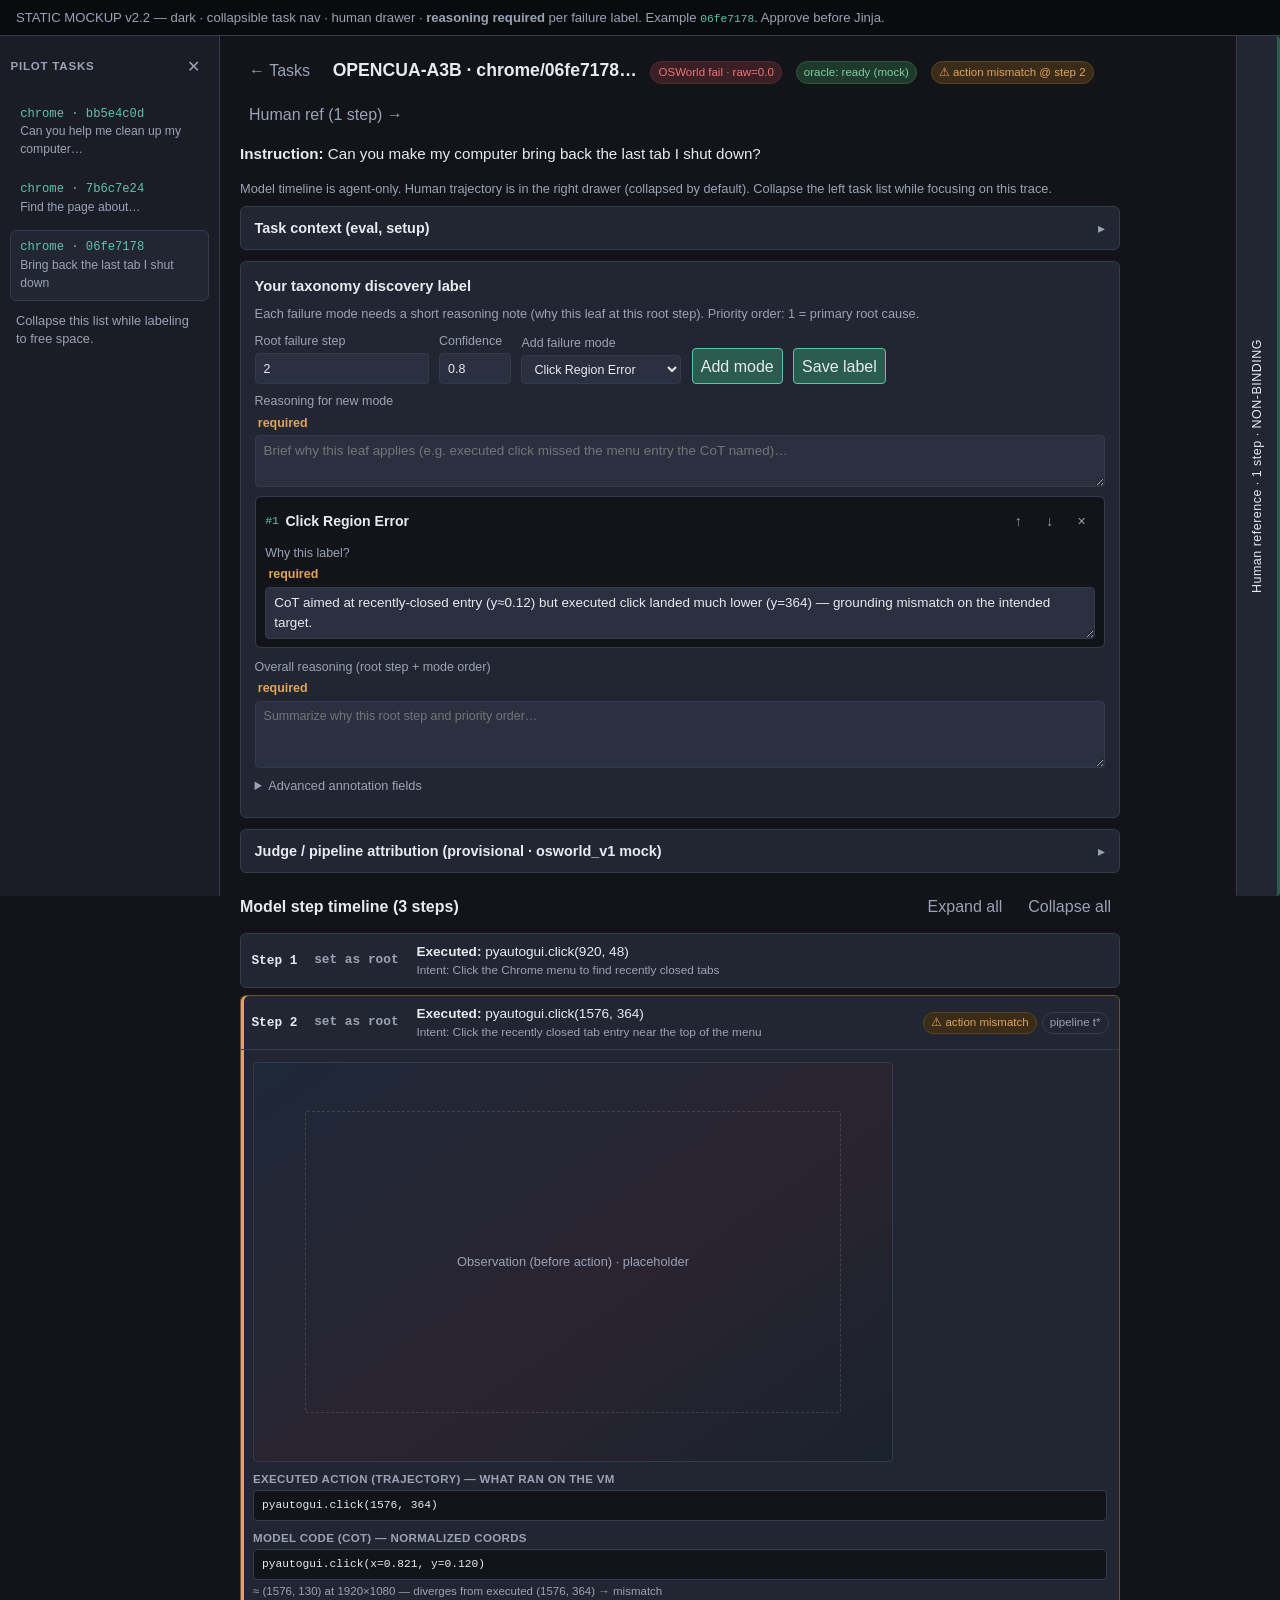
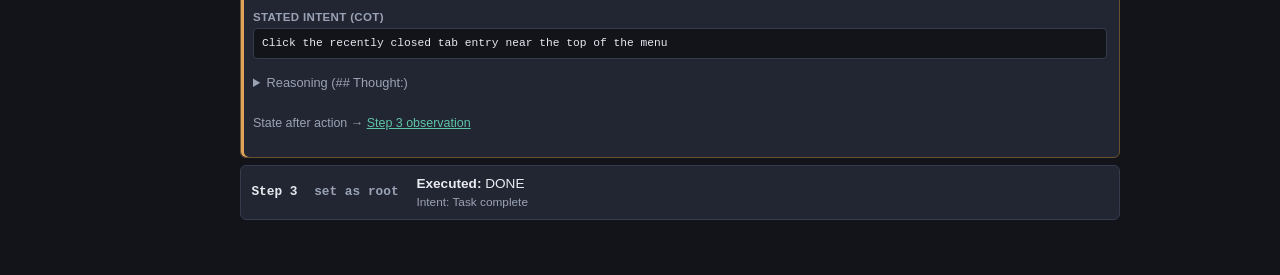
==== errorAnalysis/docs/mockups/trace_review_episode_v2.html @ 4829e57c "Add OSWorld context vendoring, enriched judge wiring, and approved review mockups. Pin pilot task/hu" ====
<!DOCTYPE html>
<html lang="en">
<head>
  <meta charset="utf-8">
  <meta name="viewport" content="width=device-width, initial-scale=1">
  <title>Mockup · Episode · 06fe7178 (dark · decoupled human ref)</title>
  <style>
    :root {
      --bg: #12141a;
      --bg-elev: #1a1d26;
      --surface: #222632;
      --surface-2: #2a3040;
      --ink: #e8eaef;
      --muted: #9aa3b5;
      --line: #343b4d;
      --accent: #5ec4a8;
      --accent-dim: #2a5c4f;
      --warn: #e0a35a;
      --warn-bg: #3a2c18;
      --fail: #f07178;
      --fail-bg: #3a1f24;
      --ok: #7dcea0;
      --ok-bg: #1e3a2c;
      --sidebar-w: 220px;
      --tasks-collapsed: 44px;
      --human-collapsed: 44px;
      --human-expanded: 340px;
      --radius: 6px;
      --font: "IBM Plex Sans", "Source Sans 3", "Segoe UI", sans-serif;
      --mono: "IBM Plex Mono", "SF Mono", ui-monospace, monospace;
    }
    * { box-sizing: border-box; }
    body {
      margin: 0;
      font-family: var(--font);
      color: var(--ink);
      background: var(--bg);
      line-height: 1.45;
    }
    a { color: var(--accent); }
    code, pre { font-family: var(--mono); font-size: 0.86em; }
    button, input, select, textarea {
      font: inherit;
      color: var(--ink);
      background: var(--surface-2);
      border: 1px solid var(--line);
      border-radius: 4px;
      padding: 0.35rem 0.5rem;
    }
    button { cursor: pointer; }
    button.primary {
      background: var(--accent-dim);
      border-color: var(--accent);
      color: var(--ink);
    }
    button.ghost {
      background: transparent;
      border-color: transparent;
      color: var(--muted);
    }
    button.ghost:hover { color: var(--ink); background: var(--surface-2); }

    .mock-banner {
      background: #0a0b0f;
      color: var(--muted);
      padding: 0.5rem 1rem;
      font-size: 0.82rem;
      border-bottom: 1px solid var(--line);
    }
    .mock-banner code { color: var(--accent); }

    .layout {
      display: grid;
      grid-template-columns: var(--sidebar-w) minmax(0, 1fr) var(--human-collapsed);
      min-height: calc(100vh - 40px);
      transition: grid-template-columns 0.2s ease;
    }
    .layout.tasks-collapsed {
      grid-template-columns: var(--tasks-collapsed) minmax(0, 1fr) var(--human-collapsed);
    }
    .layout.human-open {
      grid-template-columns: var(--sidebar-w) minmax(0, 1fr) var(--human-expanded);
    }
    .layout.tasks-collapsed.human-open {
      grid-template-columns: var(--tasks-collapsed) minmax(0, 1fr) var(--human-expanded);
    }

    /* Left: task nav (collapsible; open by default) */
    .task-nav {
      background: var(--bg-elev);
      border-right: 1px solid var(--line);
      position: sticky;
      top: 0;
      height: calc(100vh - 40px);
      overflow: hidden;
      display: flex;
      flex-direction: column;
    }
    .tasks-toggle {
      writing-mode: vertical-rl;
      border: none;
      background: var(--surface);
      color: var(--ink);
      padding: 0.85rem 0.35rem;
      font-size: 0.78rem;
      letter-spacing: 0.04em;
      cursor: pointer;
      width: 100%;
      height: 100%;
      text-align: center;
      border-right: 3px solid var(--accent-dim);
      display: none;
    }
    .layout.tasks-collapsed .tasks-toggle { display: block; }
    .layout.tasks-collapsed .task-nav-panel { display: none; }
    .task-nav-panel {
      display: flex;
      flex-direction: column;
      height: 100%;
      min-width: 0;
      overflow: auto;
      padding: 0.75rem 0.65rem 1rem;
    }
    .task-nav-head {
      display: flex;
      align-items: center;
      gap: 0.35rem;
      margin-bottom: 0.75rem;
    }
    .task-nav-head h2 {
      margin: 0;
      flex: 1;
      font-size: 0.72rem;
      letter-spacing: 0.07em;
      text-transform: uppercase;
      color: var(--muted);
    }
    .side-task {
      display: block;
      padding: 0.5rem 0.55rem;
      border-radius: var(--radius);
      text-decoration: none;
      color: inherit;
      margin-bottom: 0.3rem;
      border: 1px solid transparent;
    }
    .side-task:hover { background: var(--surface); }
    .side-task.active {
      background: var(--surface);
      border-color: var(--line);
    }
    .side-task .id { font-family: var(--mono); font-size: 0.76rem; color: var(--accent); }
    .side-task .prompt {
      font-size: 0.76rem;
      color: var(--muted);
      display: -webkit-box;
      -webkit-line-clamp: 2;
      -webkit-box-orient: vertical;
      overflow: hidden;
    }

    /* Center: model episode */
    .main {
      padding: 1rem 1.25rem 3rem;
      max-width: 920px;
      overflow: auto;
    }
    .header-row {
      display: flex;
      flex-wrap: wrap;
      gap: 0.5rem 0.85rem;
      align-items: baseline;
      margin: 0 0 0.65rem;
    }
    .header-row h1 {
      margin: 0;
      font-size: 1.1rem;
      font-weight: 600;
    }
    .badge {
      display: inline-flex;
      align-items: center;
      gap: 0.25rem;
      padding: 0.12rem 0.45rem;
      border-radius: 999px;
      font-size: 0.72rem;
      border: 1px solid var(--line);
      background: var(--surface);
      color: var(--muted);
    }
    .badge.fail { background: var(--fail-bg); color: var(--fail); border-color: #5a2a32; }
    .badge.warn { background: var(--warn-bg); color: var(--warn); border-color: #5a4520; }
    .badge.ok { background: var(--ok-bg); color: var(--ok); border-color: #2f5a42; }
    .instruction-line { margin: 0 0 0.9rem; font-size: 0.95rem; }
    .hint { font-size: 0.8rem; color: var(--muted); margin: 0 0 0.5rem; }

    details.panel {
      background: var(--surface);
      border: 1px solid var(--line);
      border-radius: var(--radius);
      margin-bottom: 0.7rem;
    }
    details.panel > summary {
      cursor: pointer;
      list-style: none;
      padding: 0.65rem 0.85rem;
      font-weight: 600;
      font-size: 0.9rem;
      display: flex;
      justify-content: space-between;
    }
    details.panel > summary::-webkit-details-marker { display: none; }
    details.panel > summary::after { content: "▸"; color: var(--muted); font-weight: 400; }
    details.panel[open] > summary::after { content: "▾"; }
    .panel-body { padding: 0 0.85rem 0.85rem; border-top: 1px solid var(--line); }
    .panel-body pre.bundle {
      white-space: pre-wrap;
      background: var(--bg);
      padding: 0.7rem;
      border-radius: var(--radius);
      overflow: auto;
      max-height: 260px;
      border: 1px solid var(--line);
      color: var(--ink);
    }

    .annot-core {
      background: var(--surface);
      border: 1px solid var(--line);
      border-radius: var(--radius);
      padding: 0.85rem;
      margin-bottom: 0.7rem;
    }
    .annot-core h2 { margin: 0 0 0.5rem; font-size: 0.92rem; }
    .form-row {
      display: flex;
      flex-wrap: wrap;
      gap: 0.65rem;
      margin-bottom: 0.5rem;
      align-items: end;
    }
    label.field {
      display: flex;
      flex-direction: column;
      gap: 0.2rem;
      font-size: 0.78rem;
      color: var(--muted);
    }
    label.field.grow { flex: 1 1 220px; min-width: 180px; }
    label.field.required span.req {
      color: var(--warn);
      font-weight: 600;
      margin-left: 0.2rem;
    }
    .mode-list {
      list-style: none;
      margin: 0.35rem 0 0.65rem;
      padding: 0;
      display: grid;
      gap: 0.45rem;
    }
    .mode-item {
      background: var(--bg);
      border: 1px solid var(--line);
      border-radius: var(--radius);
      padding: 0.5rem 0.6rem;
    }
    .mode-item-head {
      display: flex;
      align-items: center;
      gap: 0.4rem;
      font-size: 0.88rem;
      margin-bottom: 0.35rem;
    }
    .mode-item-head .rank {
      font-family: var(--mono);
      font-size: 0.72rem;
      color: var(--accent);
    }
    .mode-item-head .name { flex: 1; font-weight: 600; }
    .mode-reason {
      width: 100%;
      min-height: 2.6rem;
      resize: vertical;
      font-size: 0.84rem;
    }
    details.nested { margin-top: 0.4rem; }
    details.nested > summary {
      cursor: pointer;
      font-size: 0.8rem;
      color: var(--muted);
    }

    .timeline-tools {
      display: flex;
      gap: 0.5rem;
      margin: 1rem 0 0.5rem;
      align-items: center;
    }
    .timeline-tools h2 { margin: 0; font-size: 1rem; flex: 1; }

    details.step {
      background: var(--surface);
      border: 1px solid var(--line);
      border-radius: var(--radius);
      margin-bottom: 0.45rem;
    }
    details.step.t-star {
      border-color: #6a5230;
      box-shadow: inset 3px 0 0 var(--warn);
    }
    details.step > summary {
      cursor: pointer;
      list-style: none;
      padding: 0.5rem 0.65rem;
      display: grid;
      grid-template-columns: auto 1fr auto;
      gap: 0.55rem;
      align-items: center;
    }
    details.step > summary::-webkit-details-marker { display: none; }
    .step-num { font-family: var(--mono); font-size: 0.8rem; font-weight: 600; }
    .step-summary-main { min-width: 0; }
    .step-summary-main .line {
      white-space: nowrap;
      overflow: hidden;
      text-overflow: ellipsis;
      font-size: 0.85rem;
    }
    .step-summary-main .sub {
      font-size: 0.74rem;
      color: var(--muted);
      white-space: nowrap;
      overflow: hidden;
      text-overflow: ellipsis;
    }
    .step-chips { display: flex; gap: 0.3rem; flex-wrap: wrap; justify-content: flex-end; }
    .step-body {
      border-top: 1px solid var(--line);
      padding: 0.75rem;
      display: grid;
      gap: 0.55rem;
    }
    .shot {
      width: 100%;
      max-width: 640px;
      aspect-ratio: 16 / 10;
      border-radius: 4px;
      border: 1px solid var(--line);
      background: linear-gradient(145deg, #1e2838, #2a2430 55%, #1a222c);
      display: grid;
      place-items: center;
      color: var(--muted);
      font-size: 0.8rem;
      cursor: zoom-in;
      position: relative;
      overflow: hidden;
    }
    .shot::before {
      content: "";
      position: absolute;
      inset: 12% 8%;
      border: 1px dashed rgba(232, 234, 239, 0.15);
      border-radius: 2px;
    }
    .shot.human {
      background: linear-gradient(145deg, #243028, #2a2838 60%, #1e2430);
      max-width: none;
    }
    .label-block { font-size: 0.82rem; }
    .label-block strong {
      display: block;
      font-size: 0.72rem;
      color: var(--muted);
      margin-bottom: 0.15rem;
      text-transform: uppercase;
      letter-spacing: 0.03em;
    }
    .label-block pre {
      margin: 0;
      white-space: pre-wrap;
      background: var(--bg);
      border: 1px solid var(--line);
      border-radius: 4px;
      padding: 0.4rem 0.5rem;
    }
    .coord-note { font-size: 0.72rem; color: var(--muted); margin-top: 0.2rem; }
    .post-link { font-size: 0.78rem; color: var(--muted); }

    /* Right: human reference drawer (collapsed by default) */
    .human-drawer {
      background: var(--bg-elev);
      border-left: 1px solid var(--line);
      position: sticky;
      top: 0;
      height: calc(100vh - 40px);
      overflow: hidden;
      display: flex;
      flex-direction: column;
    }
    .human-toggle {
      writing-mode: vertical-rl;
      transform: rotate(180deg);
      border: none;
      background: var(--surface);
      color: var(--ink);
      padding: 0.85rem 0.35rem;
      font-size: 0.78rem;
      letter-spacing: 0.04em;
      cursor: pointer;
      width: 100%;
      height: 100%;
      text-align: center;
      border-left: 3px solid var(--accent-dim);
    }
    .layout.human-open .human-toggle { display: none; }
    .human-panel {
      display: none;
      flex-direction: column;
      height: 100%;
      min-width: 0;
    }
    .layout.human-open .human-panel { display: flex; }
    .human-panel-head {
      display: flex;
      align-items: flex-start;
      gap: 0.5rem;
      padding: 0.75rem 0.7rem;
      border-bottom: 1px solid var(--line);
    }
    .human-panel-head h2 {
      margin: 0;
      font-size: 0.85rem;
      flex: 1;
    }
    .human-panel-body {
      padding: 0.65rem;
      overflow: auto;
      flex: 1;
    }
    .human-note {
      font-size: 0.75rem;
      color: var(--muted);
      margin: 0 0 0.75rem;
      padding: 0.45rem 0.5rem;
      background: var(--surface);
      border-radius: var(--radius);
      border: 1px solid var(--line);
    }
    .human-step {
      background: var(--surface);
      border: 1px solid var(--line);
      border-radius: var(--radius);
      padding: 0.55rem;
      margin-bottom: 0.5rem;
    }
    .human-step .h-num {
      font-family: var(--mono);
      font-size: 0.72rem;
      color: var(--accent);
      margin-bottom: 0.35rem;
    }

    .lightbox {
      display: none;
      position: fixed;
      inset: 0;
      background: rgba(0, 0, 0, 0.88);
      z-index: 50;
      place-items: center;
      padding: 1.5rem;
    }
    .lightbox.open { display: grid; }
    .lightbox .frame {
      max-width: min(1100px, 96vw);
      width: 100%;
      aspect-ratio: 16 / 10;
      background: #1a1d26;
      border: 1px solid var(--line);
      border-radius: 8px;
      display: grid;
      place-items: center;
      color: var(--muted);
    }
    .lightbox .close {
      position: absolute;
      top: 1rem;
      right: 1rem;
      color: var(--ink);
      background: var(--surface);
      border: 1px solid var(--line);
    }

    @media (max-width: 960px) {
      .layout,
      .layout.human-open,
      .layout.tasks-collapsed,
      .layout.tasks-collapsed.human-open {
        grid-template-columns: 1fr;
      }
      .task-nav, .human-drawer {
        position: static;
        height: auto;
      }
      .tasks-toggle, .human-toggle {
        writing-mode: horizontal-tb;
        transform: none;
        height: auto;
        padding: 0.65rem;
      }
      .layout.tasks-collapsed .tasks-toggle { display: block; }
      .layout:not(.tasks-collapsed) .tasks-toggle { display: none; }
      .layout:not(.human-open) .human-panel { display: none; }
      .layout.human-open .human-toggle { display: none; }
    }
  </style>
</head>
<body>
  <div class="mock-banner">
    STATIC MOCKUP v2.2 — dark · collapsible task nav · human drawer ·
    <strong>reasoning required</strong> per failure label. Example <code>06fe7178</code>. Approve before Jinja.
  </div>

  <div class="layout" id="layout">
    <aside class="task-nav" aria-label="Task sidebar">
      <button type="button" class="tasks-toggle" id="tasks-toggle-collapsed" title="Open pilot task list">
        Pilot tasks · chrome/06fe7178
      </button>
      <div class="task-nav-panel">
        <div class="task-nav-head">
          <h2>Pilot tasks</h2>
          <button type="button" class="ghost" id="tasks-close" title="Collapse task list">✕</button>
        </div>
        <a class="side-task" href="trace_review_shell_v2.html">
          <div class="id">chrome · bb5e4c0d</div>
          <div class="prompt">Can you help me clean up my computer…</div>
        </a>
        <a class="side-task" href="trace_review_shell_v2.html">
          <div class="id">chrome · 7b6c7e24</div>
          <div class="prompt">Find the page about…</div>
        </a>
        <a class="side-task active" href="#">
          <div class="id">chrome · 06fe7178</div>
          <div class="prompt">Bring back the last tab I shut down</div>
        </a>
        <p class="hint" style="padding:0.35rem">Collapse this list while labeling to free space.</p>
      </div>
    </aside>

    <main class="main">
      <div class="header-row">
        <button type="button" class="ghost" id="open-tasks-btn" title="Open pilot task list">← Tasks</button>
        <h1>OPENCUA-A3B · chrome/06fe7178…</h1>
        <span class="badge fail">OSWorld fail · raw=0.0</span>
        <span class="badge ok">oracle: ready (mock)</span>
        <span class="badge warn">⚠ action mismatch @ step 2</span>
        <button type="button" class="ghost" id="open-human-btn" title="Open human reference">Human ref (1 step) →</button>
      </div>
      <p class="instruction-line">
        <strong>Instruction:</strong>
        Can you make my computer bring back the last tab I shut down?
      </p>
      <p class="hint">
        Model timeline is agent-only. Human trajectory is in the right drawer (collapsed by default).
        Collapse the left task list while focusing on this trace.
      </p>

      <details class="panel">
        <summary><span>Task context (eval, setup)</span><span></span></summary>
        <div class="panel-body">
          <pre class="bundle">OSWorld outcome: fail (result.txt=0.0)
Canonical instruction: Can you make my computer bring back the last tab I shut down?
Setup (summary):
- launch: google-chrome --remote-debugging-port=1337
- chrome_open_tabs: lonelyplanet, airbnb, tripadvisor
- chrome_close_tabs: tripadvisor
Success criteria: open tabs must include those three URLs
Evaluator function: is_expected_tabs
Getter: open_tabs_info → get_open_tabs_info

Human text actions are in the Human reference drawer (not duplicated here).</pre>
        </div>
      </details>

      <section class="annot-core">
        <h2>Your taxonomy discovery label</h2>
        <p class="hint">
          Each failure mode needs a short reasoning note (why this leaf at this root step).
          Priority order: 1 = primary root cause.
        </p>
        <div class="form-row">
          <label class="field">Root failure step
            <input type="number" value="2" min="1" id="root-step">
          </label>
          <label class="field">Confidence
            <input type="number" value="0.8" min="0" max="1" step="0.05">
          </label>
          <label class="field">Add failure mode
            <select id="add-mode-select">
              <option value="Click Region Error">Click Region Error</option>
              <option value="Location Hallucination">Location Hallucination</option>
              <option value="Reasoning Drift">Reasoning Drift</option>
              <option value="Goal Hallucination">Goal Hallucination</option>
            </select>
          </label>
          <button type="button" class="primary" id="add-mode-btn">Add mode</button>
          <button type="button" class="primary" id="btn-save">Save label</button>
        </div>
        <label class="field required grow" style="width:100%; margin-bottom:0.55rem">
          Reasoning for new mode <span class="req">required</span>
          <textarea id="new-mode-reason" class="mode-reason" rows="2"
            placeholder="Brief why this leaf applies (e.g. executed click missed the menu entry the CoT named)…"></textarea>
        </label>
        <ol class="mode-list" id="human-modes-list">
          <li class="mode-item">
            <div class="mode-item-head">
              <span class="rank">#1</span>
              <span class="name">Click Region Error</span>
              <button type="button" class="ghost">↑</button>
              <button type="button" class="ghost">↓</button>
              <button type="button" class="ghost">×</button>
            </div>
            <label class="field required" style="width:100%">
              Why this label? <span class="req">required</span>
              <textarea class="mode-reason" rows="2">CoT aimed at recently-closed entry (y≈0.12) but executed click landed much lower (y=364) — grounding mismatch on the intended target.</textarea>
            </label>
          </li>
        </ol>
        <label class="field required" style="width:100%; margin-bottom:0.55rem">
          Overall reasoning (root step + mode order) <span class="req">required</span>
          <textarea id="human-reasoning" rows="3"
            placeholder="Summarize why this root step and priority order…"></textarea>
        </label>
        <details class="nested">
          <summary>Advanced annotation fields</summary>
          <div class="form-row" style="margin-top:0.5rem">
            <label><input type="checkbox"> Propagated</label>
            <label><input type="checkbox"> Evaluator mismatch</label>
          </div>
          <label class="field" style="width:100%">Taxonomy friction
            <textarea rows="2" placeholder="Optional notes…"></textarea>
          </label>
        </details>
        <p class="hint" id="save-status" style="margin-top:0.5rem"></p>
      </section>

      <details class="panel">
        <summary><span>Judge / pipeline attribution (provisional · osworld_v1 mock)</span><span></span></summary>
        <div class="panel-body">
          <p><strong>Modes:</strong> Click Region Error · <strong>t*:</strong> 2 · <strong>confidence:</strong> 0.72</p>
          <p class="hint">Provisional reference only — not gold.</p>
          <pre class="bundle">Model proposed click near menu entry; executed click landed lower after coord conversion — grounding mismatch. Human used Ctrl+Shift+T (non-binding alternate path; do not overfit).</pre>
        </div>
      </details>

      <div class="timeline-tools">
        <h2>Model step timeline (3 steps)</h2>
        <button type="button" class="ghost" id="expand-all">Expand all</button>
        <button type="button" class="ghost" id="collapse-all">Collapse all</button>
      </div>

      <details class="step" id="step-1">
        <summary>
          <span class="step-num">Step 1 <button type="button" class="ghost set-root" data-step="1">set as root</button></span>
          <div class="step-summary-main">
            <div class="line"><strong>Executed:</strong> pyautogui.click(920, 48)</div>
            <div class="sub">Intent: Click the Chrome menu to find recently closed tabs</div>
          </div>
          <div class="step-chips"></div>
        </summary>
        <div class="step-body">
          <div class="shot" data-lightbox="Model obs · step 1 (before action)">Observation (before action) · placeholder</div>
          <div class="label-block">
            <strong>Executed action (trajectory) — what ran on the VM</strong>
            <pre>pyautogui.click(920, 48)</pre>
          </div>
          <div class="label-block">
            <strong>Model code (CoT) — normalized coords</strong>
            <pre>pyautogui.click(x=0.479, y=0.044)</pre>
            <div class="coord-note">≈ (920, 48) at 1920×1080 — within tolerance of executed</div>
          </div>
          <div class="label-block">
            <strong>Stated intent (CoT)</strong>
            <pre>Click the Chrome menu to find recently closed tabs</pre>
          </div>
          <details class="nested">
            <summary>Reasoning (## Thought:)</summary>
            <pre style="white-space:pre-wrap;font-size:0.8rem;background:var(--bg);border:1px solid var(--line);padding:0.5rem;border-radius:4px;">The user closed a tab. I should reopen it via the Chrome UI…</pre>
          </details>
          <p class="post-link">State after action → <a href="#step-2">Step 2 observation</a></p>
        </div>
      </details>

      <details class="step t-star" id="step-2" open>
        <summary>
          <span class="step-num">Step 2 <button type="button" class="ghost set-root" data-step="2">set as root</button></span>
          <div class="step-summary-main">
            <div class="line"><strong>Executed:</strong> pyautogui.click(1576, 364)</div>
            <div class="sub">Intent: Click the recently closed tab entry near the top of the menu</div>
          </div>
          <div class="step-chips">
            <span class="badge warn">⚠ action mismatch</span>
            <span class="badge">pipeline t*</span>
          </div>
        </summary>
        <div class="step-body">
          <div class="shot" data-lightbox="Model obs · step 2 (before action)">Observation (before action) · placeholder</div>
          <div class="label-block">
            <strong>Executed action (trajectory) — what ran on the VM</strong>
            <pre>pyautogui.click(1576, 364)</pre>
          </div>
          <div class="label-block">
            <strong>Model code (CoT) — normalized coords</strong>
            <pre>pyautogui.click(x=0.821, y=0.120)</pre>
            <div class="coord-note">≈ (1576, 130) at 1920×1080 — diverges from executed (1576, 364) → mismatch</div>
          </div>
          <div class="label-block">
            <strong>Stated intent (CoT)</strong>
            <pre>Click the recently closed tab entry near the top of the menu</pre>
          </div>
          <details class="nested">
            <summary>Reasoning (## Thought:)</summary>
            <pre style="white-space:pre-wrap;font-size:0.8rem;background:var(--bg);border:1px solid var(--line);padding:0.5rem;border-radius:4px;">I see a menu. I will click the Tripadvisor entry…</pre>
          </details>
          <p class="post-link">State after action → <a href="#step-3">Step 3 observation</a></p>
        </div>
      </details>

      <details class="step" id="step-3">
        <summary>
          <span class="step-num">Step 3 <button type="button" class="ghost set-root" data-step="3">set as root</button></span>
          <div class="step-summary-main">
            <div class="line"><strong>Executed:</strong> DONE</div>
            <div class="sub">Intent: Task complete</div>
          </div>
          <div class="step-chips"></div>
        </summary>
        <div class="step-body">
          <div class="shot" data-lightbox="Model obs · step 3 (before action)">Observation (before action) · placeholder</div>
          <div class="label-block">
            <strong>Executed action (trajectory)</strong>
            <pre>DONE</pre>
          </div>
          <div class="label-block">
            <strong>Model code (CoT)</strong>
            <pre># done</pre>
          </div>
        </div>
      </details>
    </main>

    <aside class="human-drawer" aria-label="Human reference trajectory">
      <button type="button" class="human-toggle" id="human-toggle-collapsed" title="Open human reference">
        Human reference · 1 step · NON-BINDING
      </button>
      <div class="human-panel">
        <div class="human-panel-head">
          <h2>Human reference<br><span style="font-weight:400;color:var(--muted);font-size:0.78rem">full trajectory · 1 step</span></h2>
          <button type="button" class="ghost" id="human-close" title="Collapse">✕</button>
        </div>
        <div class="human-panel-body">
          <p class="human-note">
            Viable path only — not required. Agent may take a longer/different path and still be correct.
            No alignment to model step indices. This example: human finishes in 1 step; model has 3.
          </p>
          <article class="human-step">
            <div class="h-num">h=1 · deterministic</div>
            <div class="shot human" data-lightbox="Human obs · h=1 (before action)">Human observation (before action) · placeholder</div>
            <div class="label-block" style="margin-top:0.45rem">
              <strong>Action text</strong>
              <pre>`HOTKEY` Ctrl+Shift+T</pre>
            </div>
          </article>
          <p class="hint" style="margin-top:0.75rem">
            Longer tasks (e.g. calc) may have 10–20+ human steps here while the model has a different count — still shown in full in this drawer only.
          </p>
        </div>
      </div>
    </aside>
  </div>

  <div class="lightbox" id="lightbox" role="dialog" aria-modal="true">
    <button type="button" class="close" id="lightbox-close">Esc / close</button>
    <div class="frame" id="lightbox-frame">Screenshot</div>
  </div>

  <script>
    const layout = document.getElementById("layout");
    function openHuman() { layout.classList.add("human-open"); }
    function closeHuman() { layout.classList.remove("human-open"); }
    function openTasks() { layout.classList.remove("tasks-collapsed"); }
    function closeTasks() { layout.classList.add("tasks-collapsed"); }
    document.getElementById("human-toggle-collapsed").addEventListener("click", openHuman);
    document.getElementById("open-human-btn").addEventListener("click", openHuman);
    document.getElementById("human-close").addEventListener("click", closeHuman);
    document.getElementById("tasks-toggle-collapsed").addEventListener("click", openTasks);
    document.getElementById("open-tasks-btn").addEventListener("click", openTasks);
    document.getElementById("tasks-close").addEventListener("click", closeTasks);

    document.querySelectorAll(".set-root").forEach((btn) => {
      btn.addEventListener("click", (e) => {
        e.preventDefault();
        e.stopPropagation();
        document.getElementById("root-step").value = btn.dataset.step;
      });
    });
    document.getElementById("expand-all").addEventListener("click", () => {
      document.querySelectorAll("details.step").forEach((d) => { d.open = true; });
    });
    document.getElementById("collapse-all").addEventListener("click", () => {
      document.querySelectorAll("details.step").forEach((d) => { d.open = false; });
    });

    function renumberModes() {
      document.querySelectorAll("#human-modes-list .mode-item").forEach((item, i) => {
        const rank = item.querySelector(".rank");
        if (rank) rank.textContent = `#${i + 1}`;
      });
    }

    document.getElementById("add-mode-btn").addEventListener("click", () => {
      const select = document.getElementById("add-mode-select");
      const reasonEl = document.getElementById("new-mode-reason");
      const reason = reasonEl.value.trim();
      const status = document.getElementById("save-status");
      if (!reason) {
        status.textContent = "Add a short reasoning note before adding a failure mode.";
        status.style.color = "var(--warn)";
        reasonEl.focus();
        return;
      }
      const li = document.createElement("li");
      li.className = "mode-item";
      li.innerHTML = `
        <div class="mode-item-head">
          <span class="rank">#?</span>
          <span class="name"></span>
          <button type="button" class="ghost move-up">↑</button>
          <button type="button" class="ghost move-down">↓</button>
          <button type="button" class="ghost remove">×</button>
        </div>
        <label class="field required" style="width:100%">
          Why this label? <span class="req">required</span>
          <textarea class="mode-reason" rows="2"></textarea>
        </label>`;
      li.querySelector(".name").textContent = select.value;
      li.querySelector("textarea").value = reason;
      document.getElementById("human-modes-list").appendChild(li);
      reasonEl.value = "";
      status.textContent = "";
      renumberModes();
    });

    document.getElementById("human-modes-list").addEventListener("click", (e) => {
      const btn = e.target.closest("button");
      if (!btn) return;
      const item = btn.closest(".mode-item");
      if (!item) return;
      if (btn.classList.contains("remove") || btn.textContent === "×") {
        item.remove();
        renumberModes();
      } else if (btn.classList.contains("move-up") || btn.textContent === "↑") {
        const prev = item.previousElementSibling;
        if (prev) item.parentNode.insertBefore(item, prev);
        renumberModes();
      } else if (btn.classList.contains("move-down") || btn.textContent === "↓") {
        const next = item.nextElementSibling;
        if (next) item.parentNode.insertBefore(next, item);
        renumberModes();
      }
    });

    document.getElementById("btn-save").addEventListener("click", () => {
      const status = document.getElementById("save-status");
      const overall = document.getElementById("human-reasoning").value.trim();
      const modes = [...document.querySelectorAll("#human-modes-list .mode-item")];
      if (!modes.length) {
        status.textContent = "Add at least one failure mode with reasoning.";
        status.style.color = "var(--warn)";
        return;
      }
      for (const item of modes) {
        const note = item.querySelector("textarea")?.value.trim();
        if (!note) {
          status.textContent = "Each failure mode needs a short reasoning description.";
          status.style.color = "var(--warn)";
          return;
        }
      }
      if (!overall) {
        status.textContent = "Add overall reasoning (root step + mode order) before saving.";
        status.style.color = "var(--warn)";
        document.getElementById("human-reasoning").focus();
        return;
      }
      status.textContent = "Saved (mock) — reasoning captured per mode + overall.";
      status.style.color = "var(--ok)";
    });

    const lb = document.getElementById("lightbox");
    const frame = document.getElementById("lightbox-frame");
    document.querySelectorAll(".shot").forEach((el) => {
      el.addEventListener("click", () => {
        frame.textContent = el.dataset.lightbox || "Screenshot";
        lb.classList.add("open");
      });
    });
    function closeLb() { lb.classList.remove("open"); }
    document.getElementById("lightbox-close").addEventListener("click", closeLb);
    lb.addEventListener("click", (e) => { if (e.target === lb) closeLb(); });
    document.addEventListener("keydown", (e) => {
      if (e.key === "Escape") {
        if (lb.classList.contains("open")) closeLb();
        else if (layout.classList.contains("human-open")) closeHuman();
      }
    });
  </script>
</body>
</html>
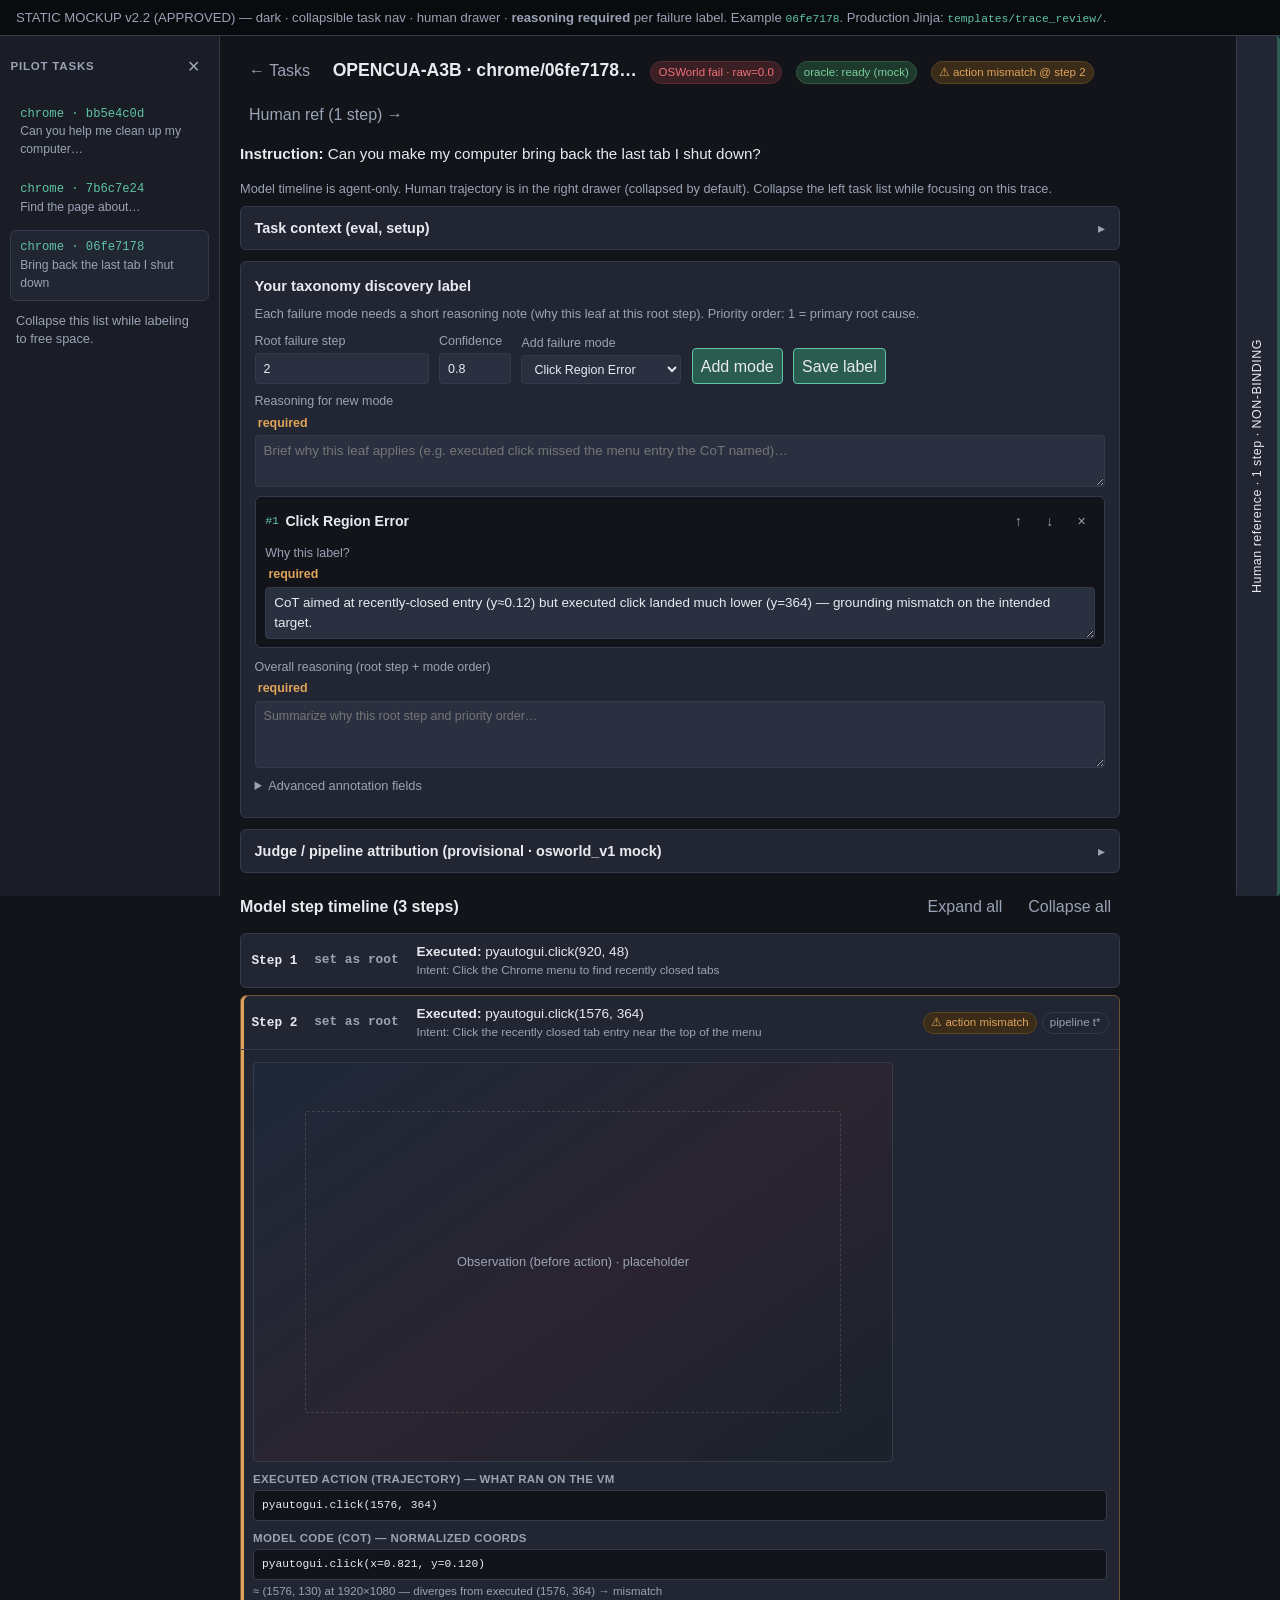
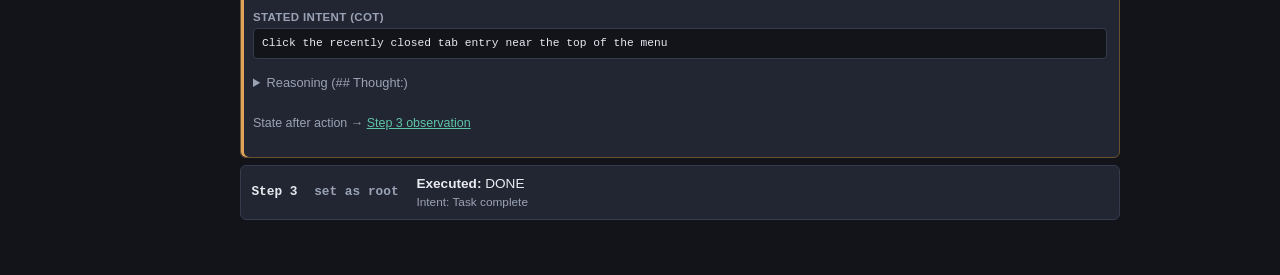
==== commit 2a0ebb53: "wip: oracle->handoff refactor in flight (committed for safety) Snapshot of uncommitted work: oracle/" ====
--- a/errorAnalysis/docs/mockups/trace_review_episode_v2.html
+++ b/errorAnalysis/docs/mockups/trace_review_episode_v2.html
@@ -517,8 +517,9 @@
 </head>
 <body>
   <div class="mock-banner">
-    STATIC MOCKUP v2.2 — dark · collapsible task nav · human drawer ·
-    <strong>reasoning required</strong> per failure label. Example <code>06fe7178</code>. Approve before Jinja.
+    STATIC MOCKUP v2.2 (APPROVED) — dark · collapsible task nav · human drawer ·
+    <strong>reasoning required</strong> per failure label. Example <code>06fe7178</code>.
+    Production Jinja: <code>templates/trace_review/</code>.
   </div>
 
   <div class="layout" id="layout">
